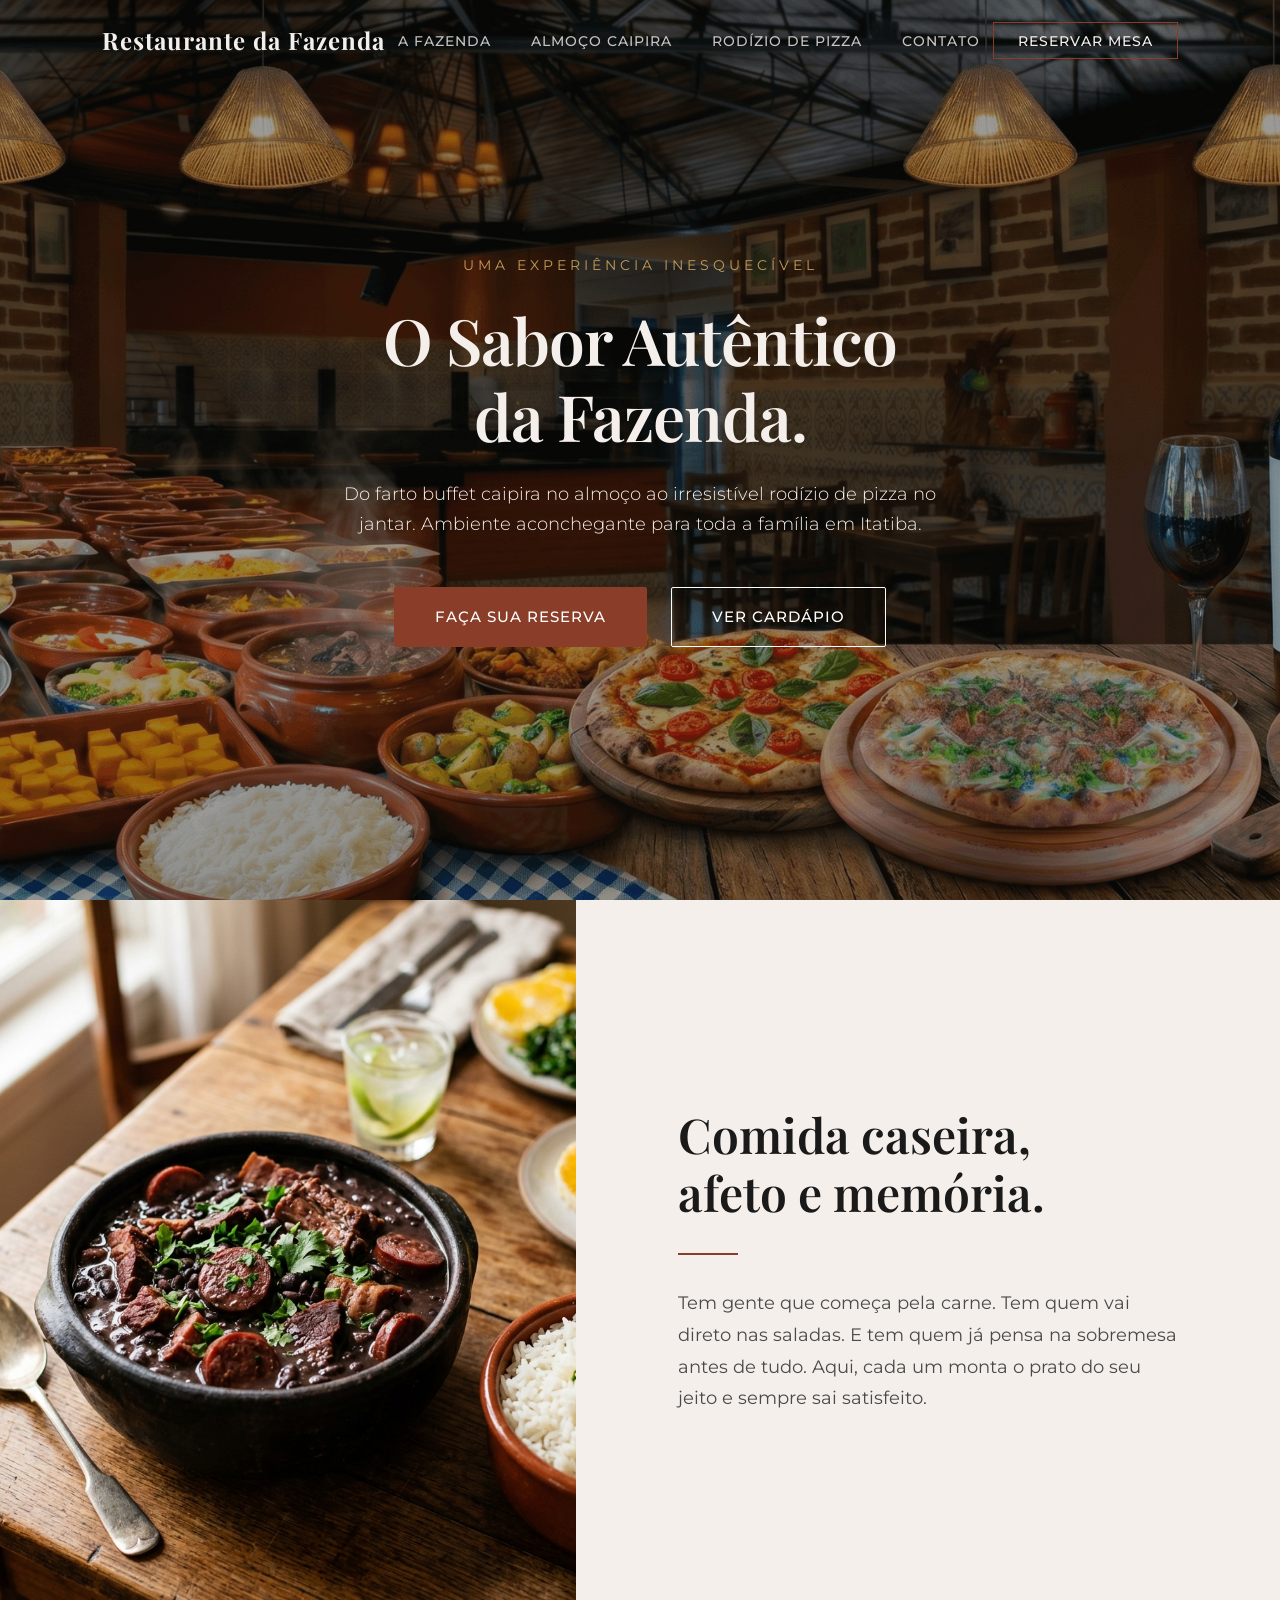
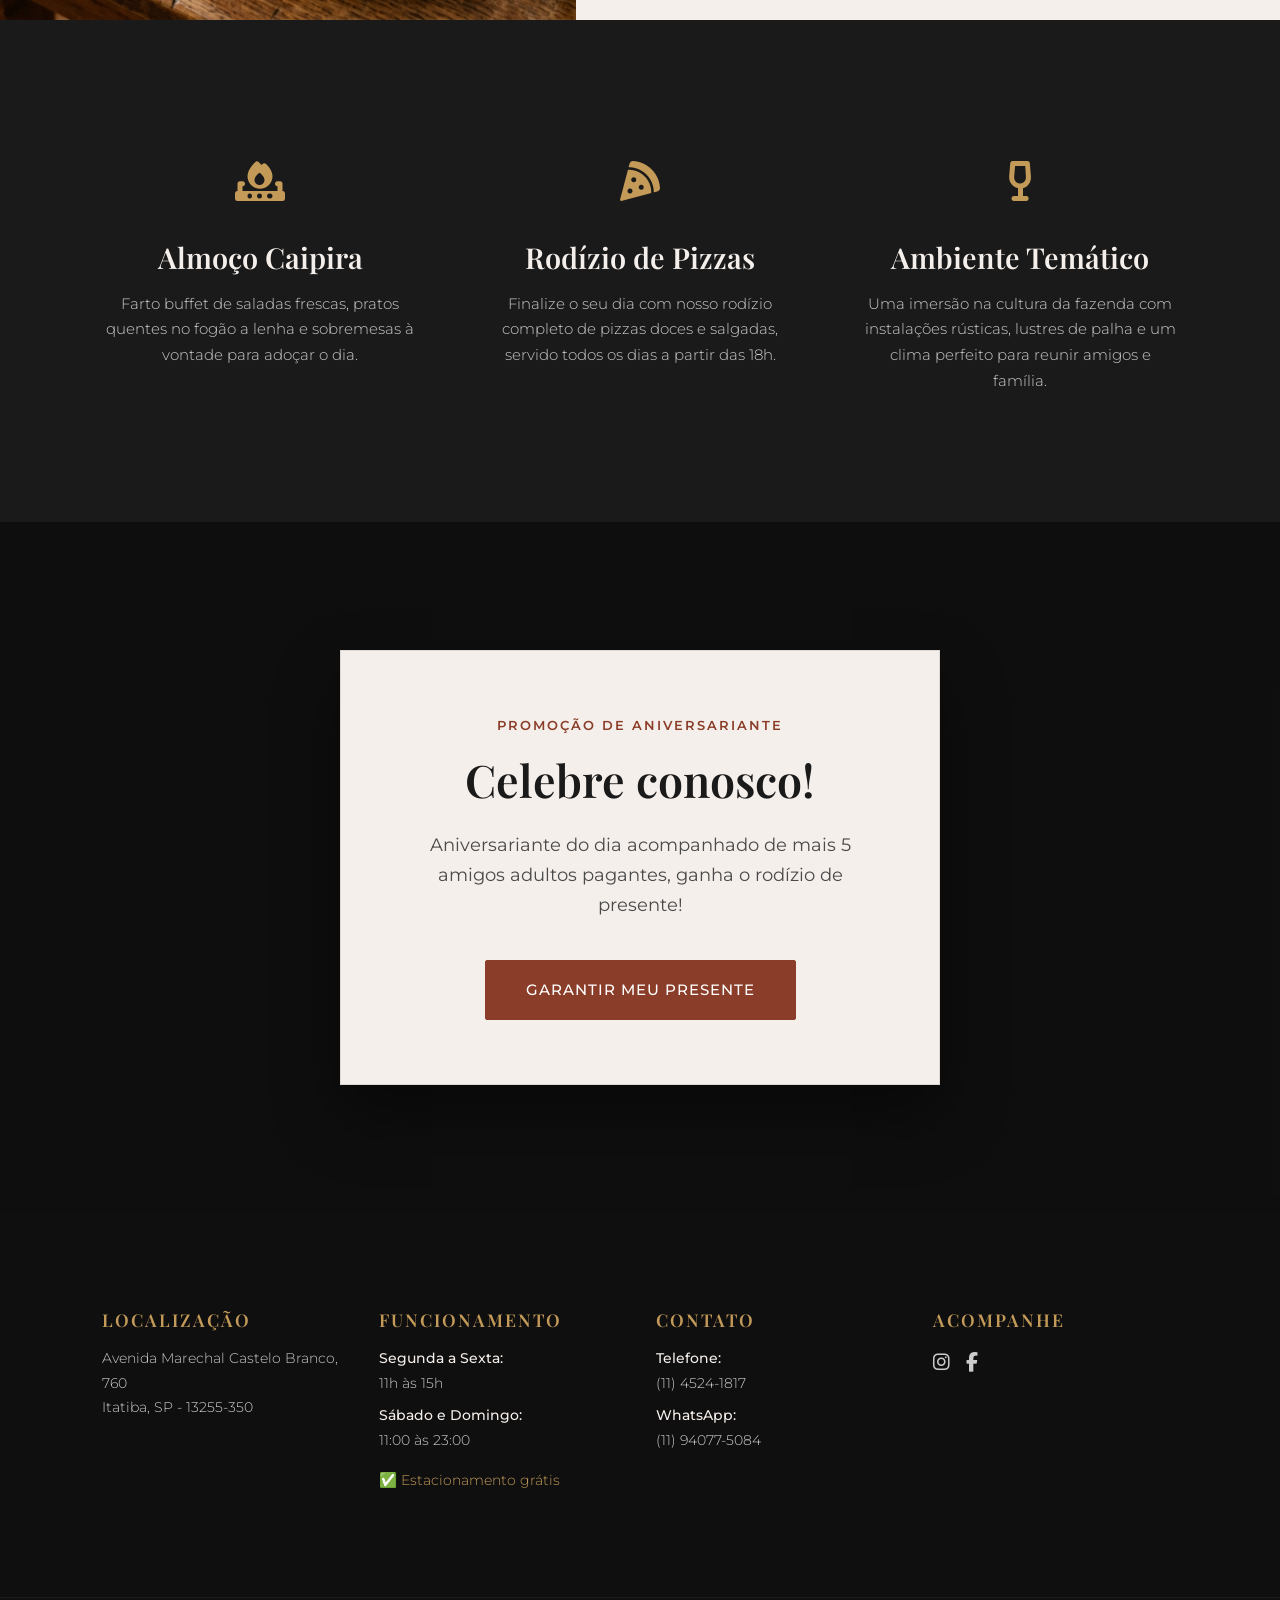
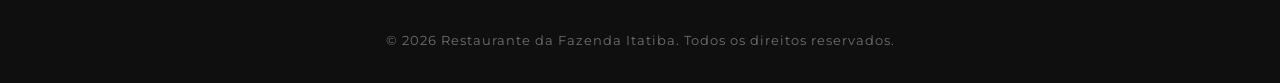
==== index.html @ 861eaffe "Initial commit: Landing page premium" ====
<!DOCTYPE html>
<html lang="pt-BR">
<head>
    <meta charset="UTF-8">
    <meta name="viewport" content="width=device-width, initial-scale=1.0">
    <title>Restaurante da Fazenda Itatiba - Premium</title>
    
    <!-- Google Fonts -->
    <link rel="preconnect" href="https://fonts.googleapis.com">
    <link rel="preconnect" href="https://fonts.gstatic.com" crossorigin>
    <link href="https://fonts.googleapis.com/css2?family=Montserrat:wght@300;400;500;600&family=Playfair+Display:ital,wght@0,400;0,600;0,700;1,400&display=swap" rel="stylesheet">
    
    <!-- Font Awesome for Icons -->
    <link rel="stylesheet" href="https://cdnjs.cloudflare.com/ajax/libs/font-awesome/6.4.0/css/all.min.css">
    
    <link rel="stylesheet" href="premium.css">
</head>
<body>

    <!-- 1. Header (Cabeçalho Fixo e Transparente) -->
    <header class="header-premium" id="mainHeader">
        <div class="container header-content">
            <div class="logo-container">
                <a href="#" class="logo-text">Restaurante da Fazenda</a>
            </div>
            <nav class="main-nav">
                <ul>
                    <li><a href="#essencia">A Fazenda</a></li>
                    <li><a href="#destaques">Almoço Caipira</a></li>
                    <li><a href="#destaques">Rodízio de Pizza</a></li>
                    <li><a href="#contato">Contato</a></li>
                </ul>
            </nav>
            <div class="header-action">
                <a href="https://wa.me/5511940775084" class="btn-cta-header" target="_blank">
                    Reservar Mesa
                </a>
            </div>
            <button class="mobile-menu-btn"><i class="fas fa-bars"></i></button>
        </div>
    </header>

    <!-- 2. Hero Section -->
    <section class="hero-premium">
        <div class="hero-overlay"></div>
        <div class="container hero-content fade-in-up">
            <span class="hero-subtitle">UMA EXPERIÊNCIA INESQUECÍVEL</span>
            <h1>O Sabor Autêntico<br>da Fazenda.</h1>
            <p>Do farto buffet caipira no almoço ao irresistível rodízio de pizza no jantar. Ambiente aconchegante para toda a família em Itatiba.</p>
            <div class="hero-buttons">
                <a href="https://wa.me/5511940775084" class="btn-solid" target="_blank">Faça sua Reserva</a>
                <a href="#destaques" class="btn-outline">Ver Cardápio</a>
            </div>
        </div>
    </section>

    <!-- 3. Seção "Nossa Essência" -->
    <section id="essencia" class="essence-section">
        <div class="essence-split">
            <div class="essence-image slide-in-left">
                <!-- Imagem de fogão a lenha/panelas de barro (usando lunch_feijoada.jpg como fallback) -->
                <div class="img-wrapper">
                    <img src="assets/lunch_feijoada.jpg" alt="Comida caseira no fogão a lenha" onerror="this.src='https://placehold.co/800x800/2a1f1a/d4c3b3?text=Comida+Caseira'">
                </div>
            </div>
            <div class="essence-text-container slide-in-right">
                <div class="essence-text">
                    <h2>Comida caseira,<br>afeto e memória.</h2>
                    <div class="separator-line"></div>
                    <p>Tem gente que começa pela carne. Tem quem vai direto nas saladas. E tem quem já pensa na sobremesa antes de tudo. Aqui, cada um monta o prato do seu jeito e sempre sai satisfeito.</p>
                </div>
            </div>
        </div>
    </section>

    <!-- 4. Grid de Destaques (Nossas Especialidades) -->
    <section id="destaques" class="highlights-section">
        <div class="container">
            <div class="highlights-grid">
                <div class="highlight-card fade-in-up delay-1">
                    <div class="highlight-icon"><i class="fas fa-fire-burner"></i></div>
                    <h3>Almoço Caipira</h3>
                    <p>Farto buffet de saladas frescas, pratos quentes no fogão a lenha e sobremesas à vontade para adoçar o dia.</p>
                </div>
                <div class="highlight-card fade-in-up delay-2">
                    <div class="highlight-icon"><i class="fas fa-pizza-slice"></i></div>
                    <h3>Rodízio de Pizzas</h3>
                    <p>Finalize o seu dia com nosso rodízio completo de pizzas doces e salgadas, servido todos os dias a partir das 18h.</p>
                </div>
                <div class="highlight-card fade-in-up delay-3">
                    <div class="highlight-icon"><i class="fas fa-wine-glass-empty"></i></div>
                    <h3>Ambiente Temático</h3>
                    <p>Uma imersão na cultura da fazenda com instalações rústicas, lustres de palha e um clima perfeito para reunir amigos e família.</p>
                </div>
            </div>
        </div>
    </section>

    <!-- 5. Banner de Promoção -->
    <section class="promo-banner">
        <div class="promo-overlay"></div>
        <div class="container promo-content scale-in">
            <div class="promo-card-premium">
                <span class="promo-tag">Promoção de Aniversariante</span>
                <h2>Celebre conosco!</h2>
                <p>Aniversariante do dia acompanhado de mais 5 amigos adultos pagantes, ganha o rodízio de presente!</p>
                <a href="https://wa.me/5511940775084" class="btn-solid btn-large" target="_blank">Garantir meu Presente</a>
            </div>
        </div>
    </section>

    <!-- 6. Seção de Informações e Contato -->
    <section id="contato" class="info-section">
        <div class="container info-grid">
            <div class="info-col slide-in-bottom delay-1">
                <h4>Localização</h4>
                <p>Avenida Marechal Castelo Branco, 760<br>Itatiba, SP - 13255-350</p>
            </div>
            <div class="info-col slide-in-bottom delay-2">
                <h4>Funcionamento</h4>
                <p><strong>Segunda a Sexta:</strong><br>11h às 15h</p>
                <p><strong>Sábado e Domingo:</strong><br>11:00 às 23:00</p>
                <p style="margin-top: 1rem; color: var(--color-gold);">✅ Estacionamento grátis</p>
            </div>
            <div class="info-col slide-in-bottom delay-3">
                <h4>Contato</h4>
                <p><strong>Telefone:</strong><br>(11) 4524-1817</p>
                <p><strong>WhatsApp:</strong><br><a href="https://wa.me/5511940775084" target="_blank" class="link-hover">(11) 94077-5084</a></p>
            </div>
            <div class="info-col slide-in-bottom delay-4">
                <h4>Acompanhe</h4>
                <div class="social-links-minimal">
                    <a href="https://www.instagram.com/restaurante.da.fazenda/" target="_blank" aria-label="Instagram"><i class="fab fa-instagram"></i></a>
                    <a href="#" target="_blank" aria-label="Facebook"><i class="fab fa-facebook-f"></i></a>
                </div>
            </div>
        </div>
    </section>

    <!-- 7. Footer (Rodapé Minimalista) -->
    <footer class="footer-premium">
        <div class="container">
            <p>&copy; 2026 Restaurante da Fazenda Itatiba. Todos os direitos reservados.</p>
        </div>
    </footer>

    <script src="premium.js"></script>
</body>
</html>
---- premium.css ----
/* =========================================
   CSS Reset & Premium Variables (Modern Rustic Dark)
   ========================================= */
:root {
    /* Color Palette */
    --color-charcoal: #1a1a1a;
    --color-black: #0f0f0f;
    --color-terracotta: #8A3D28;
    --color-terracotta-hover: #A54A32;
    --color-cream: #F5EFEB;
    --color-gold: #c39a58;
    --color-text-light: #cccccc;
    --color-white: #ffffff;
    
    /* Typography */
    --font-heading: 'Playfair Display', serif;
    --font-body: 'Montserrat', sans-serif;

    /* Spacing & Layout */
    --container-width: 1140px;
    --transition-fast: 0.3s ease;
    --transition-smooth: 0.5s cubic-bezier(0.25, 1, 0.5, 1);
}

* {
    margin: 0;
    padding: 0;
    box-sizing: border-box;
}

html {
    scroll-behavior: smooth;
    font-size: 16px;
}

body {
    font-family: var(--font-body);
    color: var(--color-text-light);
    background-color: var(--color-black);
    line-height: 1.7;
    overflow-x: hidden;
    -webkit-font-smoothing: antialiased;
}

a {
    text-decoration: none;
    color: inherit;
    transition: var(--transition-fast);
}

ul {
    list-style: none;
}

.container {
    max-width: var(--container-width);
    margin: 0 auto;
    padding: 0 2rem;
}

/* =========================================
   Typography
   ========================================= */
h1, h2, h3, h4 {
    font-family: var(--font-heading);
    font-weight: 600;
    line-height: 1.2;
    color: var(--color-cream);
}

h1 {
    font-size: 4rem;
    margin-bottom: 1.5rem;
    letter-spacing: -1px;
}

h2 {
    font-size: 2.8rem;
    margin-bottom: 1.5rem;
}

h3 {
    font-size: 1.8rem;
    margin-bottom: 1rem;
    color: var(--color-cream);
}

h4 {
    font-size: 1.1rem;
    letter-spacing: 2px;
    text-transform: uppercase;
    color: var(--color-gold);
    margin-bottom: 1rem;
}

/* =========================================
   Buttons
   ========================================= */
.btn-solid, .btn-outline {
    display: inline-block;
    padding: 1rem 2.5rem;
    font-family: var(--font-body);
    font-weight: 500;
    font-size: 0.95rem;
    text-transform: uppercase;
    letter-spacing: 1px;
    border-radius: 2px;
    cursor: pointer;
    transition: var(--transition-fast);
}

.btn-solid {
    background-color: var(--color-terracotta);
    color: var(--color-white);
    border: 1px solid var(--color-terracotta);
}

.btn-solid:hover {
    background-color: transparent;
    color: var(--color-terracotta);
}

.btn-outline {
    background-color: transparent;
    color: var(--color-white);
    border: 1px solid var(--color-white);
}

.btn-outline:hover {
    background-color: var(--color-white);
    color: var(--color-black);
}

.btn-cta-header {
    background-color: transparent;
    color: var(--color-cream);
    border: 1px solid var(--color-terracotta);
    padding: 0.6rem 1.5rem;
    font-size: 0.85rem;
    font-weight: 500;
    text-transform: uppercase;
    letter-spacing: 1px;
    transition: var(--transition-fast);
}

.btn-cta-header:hover {
    background-color: var(--color-terracotta);
    color: var(--color-white);
}

/* =========================================
   1. Header Section
   ========================================= */
.header-premium {
    position: fixed;
    top: 0;
    left: 0;
    width: 100%;
    z-index: 1000;
    background-color: transparent;
    transition: background-color 0.4s ease, padding 0.4s ease;
    padding: 20px 0;
}

.header-premium.scrolled {
    background-color: rgba(26, 26, 26, 0.98); /* Charcoal with opacity */
    padding: 10px 0;
    box-shadow: 0 4px 20px rgba(0,0,0,0.5);
    border-bottom: 1px solid rgba(255,255,255,0.05);
}

.header-content {
    display: flex;
    justify-content: space-between;
    align-items: center;
}

.logo-text {
    font-family: var(--font-heading);
    font-size: 1.5rem;
    font-weight: 700;
    color: var(--color-cream);
    letter-spacing: 1px;
}

.main-nav ul {
    display: flex;
    gap: 2.5rem;
}

.main-nav a {
    color: var(--color-cream);
    font-size: 0.85rem;
    font-weight: 500;
    text-transform: uppercase;
    letter-spacing: 1px;
    position: relative;
    opacity: 0.8;
}

.main-nav a:hover {
    opacity: 1;
}

.main-nav a::after {
    content: '';
    position: absolute;
    bottom: -5px;
    left: 0;
    width: 0;
    height: 1px;
    background-color: var(--color-gold);
    transition: var(--transition-smooth);
}

.main-nav a:hover::after {
    width: 100%;
}

.mobile-menu-btn {
    display: none;
    background: none;
    border: none;
    color: var(--color-cream);
    font-size: 1.5rem;
    cursor: pointer;
}

/* =========================================
   2. Hero Section
   ========================================= */
.hero-premium {
    height: 100vh;
    min-height: 700px;
    background-image: url('assets/fazenda.jpg'); /* Background full */
    background-size: cover;
    background-position: center;
    background-attachment: fixed;
    position: relative;
    display: flex;
    align-items: center;
    justify-content: center;
    text-align: center;
}

.hero-overlay {
    position: absolute;
    top: 0;
    left: 0;
    width: 100%;
    height: 100%;
    background-color: rgba(15, 15, 15, 0.4); /* 40% overlay */
    z-index: 1;
}

.hero-content {
    position: relative;
    z-index: 2;
    max-width: 800px;
}

.hero-subtitle {
    display: block;
    font-size: 0.9rem;
    letter-spacing: 4px;
    text-transform: uppercase;
    color: var(--color-gold);
    margin-bottom: 1.5rem;
}

.hero-content p {
    font-size: 1.1rem;
    color: var(--color-cream);
    margin-bottom: 3rem;
    max-width: 600px;
    margin-left: auto;
    margin-right: auto;
    font-weight: 300;
}

.hero-buttons {
    display: flex;
    gap: 1.5rem;
    justify-content: center;
}

/* =========================================
   3. Nossa Essência Section
   ========================================= */
.essence-section {
    background-color: var(--color-cream);
    color: var(--color-charcoal);
}

.essence-split {
    display: flex;
    align-items: stretch;
    min-height: 80vh;
}

.essence-image, .essence-text-container {
    flex: 1;
}

.essence-image {
    position: relative;
    overflow: hidden;
}

.img-wrapper {
    position: absolute;
    top: 0;
    left: 0;
    width: 100%;
    height: 100%;
}

.img-wrapper img {
    width: 100%;
    height: 100%;
    object-fit: cover;
}

.essence-text-container {
    display: flex;
    align-items: center;
    justify-content: center;
    padding: 6rem 4rem;
}

.essence-text {
    max-width: 500px;
}

.essence-text h2 {
    color: var(--color-charcoal);
    font-size: 3rem;
}

.separator-line {
    width: 60px;
    height: 2px;
    background-color: var(--color-terracotta);
    margin: 2rem 0;
}

.essence-text p {
    font-size: 1.1rem;
    color: #4a4a4a;
    line-height: 1.8;
}

/* =========================================
   4. Grid de Destaques
   ========================================= */
.highlights-section {
    padding: 8rem 0;
    background-color: var(--color-charcoal);
}

.highlights-grid {
    display: grid;
    grid-template-columns: repeat(3, 1fr);
    gap: 4rem;
}

.highlight-card {
    text-align: center;
}

.highlight-icon {
    font-size: 2.5rem;
    color: var(--color-gold);
    margin-bottom: 1.5rem;
}

.highlight-card p {
    font-size: 0.95rem;
    color: var(--color-text-light);
    font-weight: 300;
}

/* =========================================
   5. Banner de Promoção
   ========================================= */
.promo-banner {
    padding: 8rem 0;
    background-image: url('assets/hero_background.jpg'); /* fallback if needed */
    background-size: cover;
    background-position: center;
    background-attachment: fixed;
    position: relative;
    display: flex;
    align-items: center;
    justify-content: center;
}

.promo-overlay {
    position: absolute;
    top: 0;
    left: 0;
    width: 100%;
    height: 100%;
    background-color: rgba(15, 15, 15, 0.7);
    z-index: 1;
}

.promo-content {
    position: relative;
    z-index: 2;
    width: 100%;
    display: flex;
    justify-content: center;
}

.promo-card-premium {
    background-color: var(--color-cream);
    padding: 4rem;
    text-align: center;
    max-width: 600px;
    border: 1px solid rgba(0,0,0,0.1);
    box-shadow: 0 30px 60px rgba(0,0,0,0.4);
}

.promo-tag {
    display: block;
    font-family: var(--font-body);
    font-size: 0.8rem;
    letter-spacing: 2px;
    text-transform: uppercase;
    color: var(--color-terracotta);
    margin-bottom: 1rem;
    font-weight: 600;
}

.promo-card-premium h2 {
    color: var(--color-charcoal);
}

.promo-card-premium p {
    color: #4a4a4a;
    margin-bottom: 2.5rem;
    font-size: 1.1rem;
}

/* =========================================
   6. Informações e Contato
   ========================================= */
.info-section {
    background-color: var(--color-black);
    padding: 6rem 0;
    border-bottom: 1px solid rgba(255,255,255,0.05);
}

.info-grid {
    display: grid;
    grid-template-columns: repeat(4, 1fr);
    gap: 2rem;
}

.info-col p {
    font-size: 0.9rem;
    color: var(--color-text-light);
    margin-bottom: 0.5rem;
    font-weight: 300;
}

.info-col strong {
    color: var(--color-cream);
    font-weight: 500;
}

.link-hover:hover {
    color: var(--color-gold);
}

.social-links-minimal {
    display: flex;
    gap: 1rem;
}

.social-links-minimal a {
    color: var(--color-text-light);
    font-size: 1.2rem;
}

.social-links-minimal a:hover {
    color: var(--color-gold);
}

/* =========================================
   7. Footer Minimalista
   ========================================= */
.footer-premium {
    background-color: var(--color-black);
    padding: 2rem 0;
    text-align: center;
}

.footer-premium p {
    font-size: 0.8rem;
    color: rgba(255,255,255,0.4);
    letter-spacing: 1px;
}

/* =========================================
   Animations
   ========================================= */
.fade-in-up {
    opacity: 0;
    transform: translateY(30px);
    transition: opacity 1s ease, transform 1s ease;
}

.slide-in-left {
    opacity: 0;
    transform: translateX(-50px);
    transition: opacity 1s ease, transform 1s ease;
}

.slide-in-right {
    opacity: 0;
    transform: translateX(50px);
    transition: opacity 1s ease, transform 1s ease;
}

.slide-in-bottom {
    opacity: 0;
    transform: translateY(40px);
    transition: opacity 0.8s ease, transform 0.8s ease;
}

.scale-in {
    opacity: 0;
    transform: scale(0.95);
    transition: opacity 1s ease, transform 1s ease;
}

.delay-1 { transition-delay: 0.2s; }
.delay-2 { transition-delay: 0.4s; }
.delay-3 { transition-delay: 0.6s; }
.delay-4 { transition-delay: 0.8s; }

.is-visible {
    opacity: 1;
    transform: translate(0) scale(1);
}

/* =========================================
   Responsive Design
   ========================================= */
@media (max-width: 992px) {
    .essence-split {
        flex-direction: column;
    }
    
    .essence-image {
        min-height: 400px;
    }

    .highlights-grid {
        grid-template-columns: 1fr;
        gap: 3rem;
    }

    .info-grid {
        grid-template-columns: repeat(2, 1fr);
        gap: 3rem;
    }
}

@media (max-width: 768px) {
    h1 { font-size: 2.8rem; }
    h2 { font-size: 2.2rem; }

    .main-nav ul, .header-action {
        display: none;
    }

    .mobile-menu-btn {
        display: block;
    }

    .hero-buttons {
        flex-direction: column;
        gap: 1rem;
    }

    .essence-text-container {
        padding: 4rem 2rem;
    }

    .info-grid {
        grid-template-columns: 1fr;
    }
    
    .promo-card-premium {
        padding: 3rem 1.5rem;
    }
}
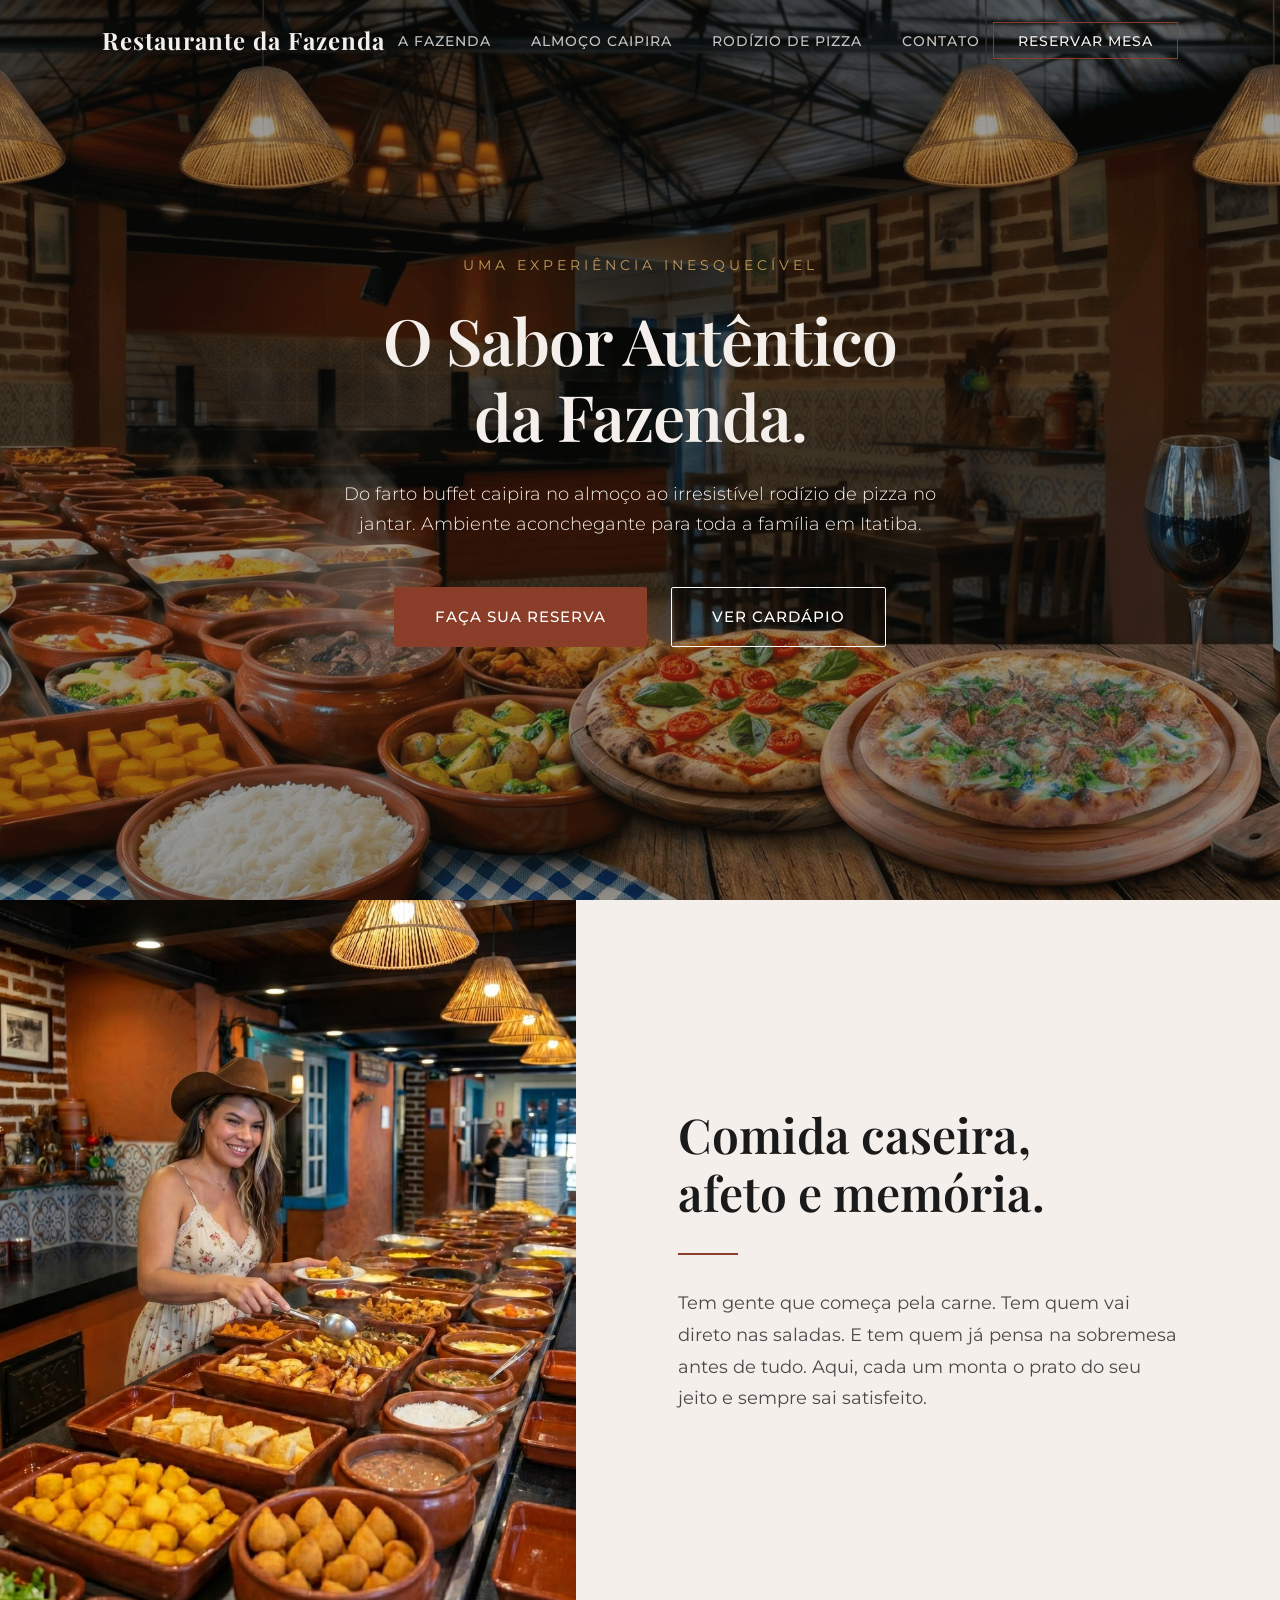
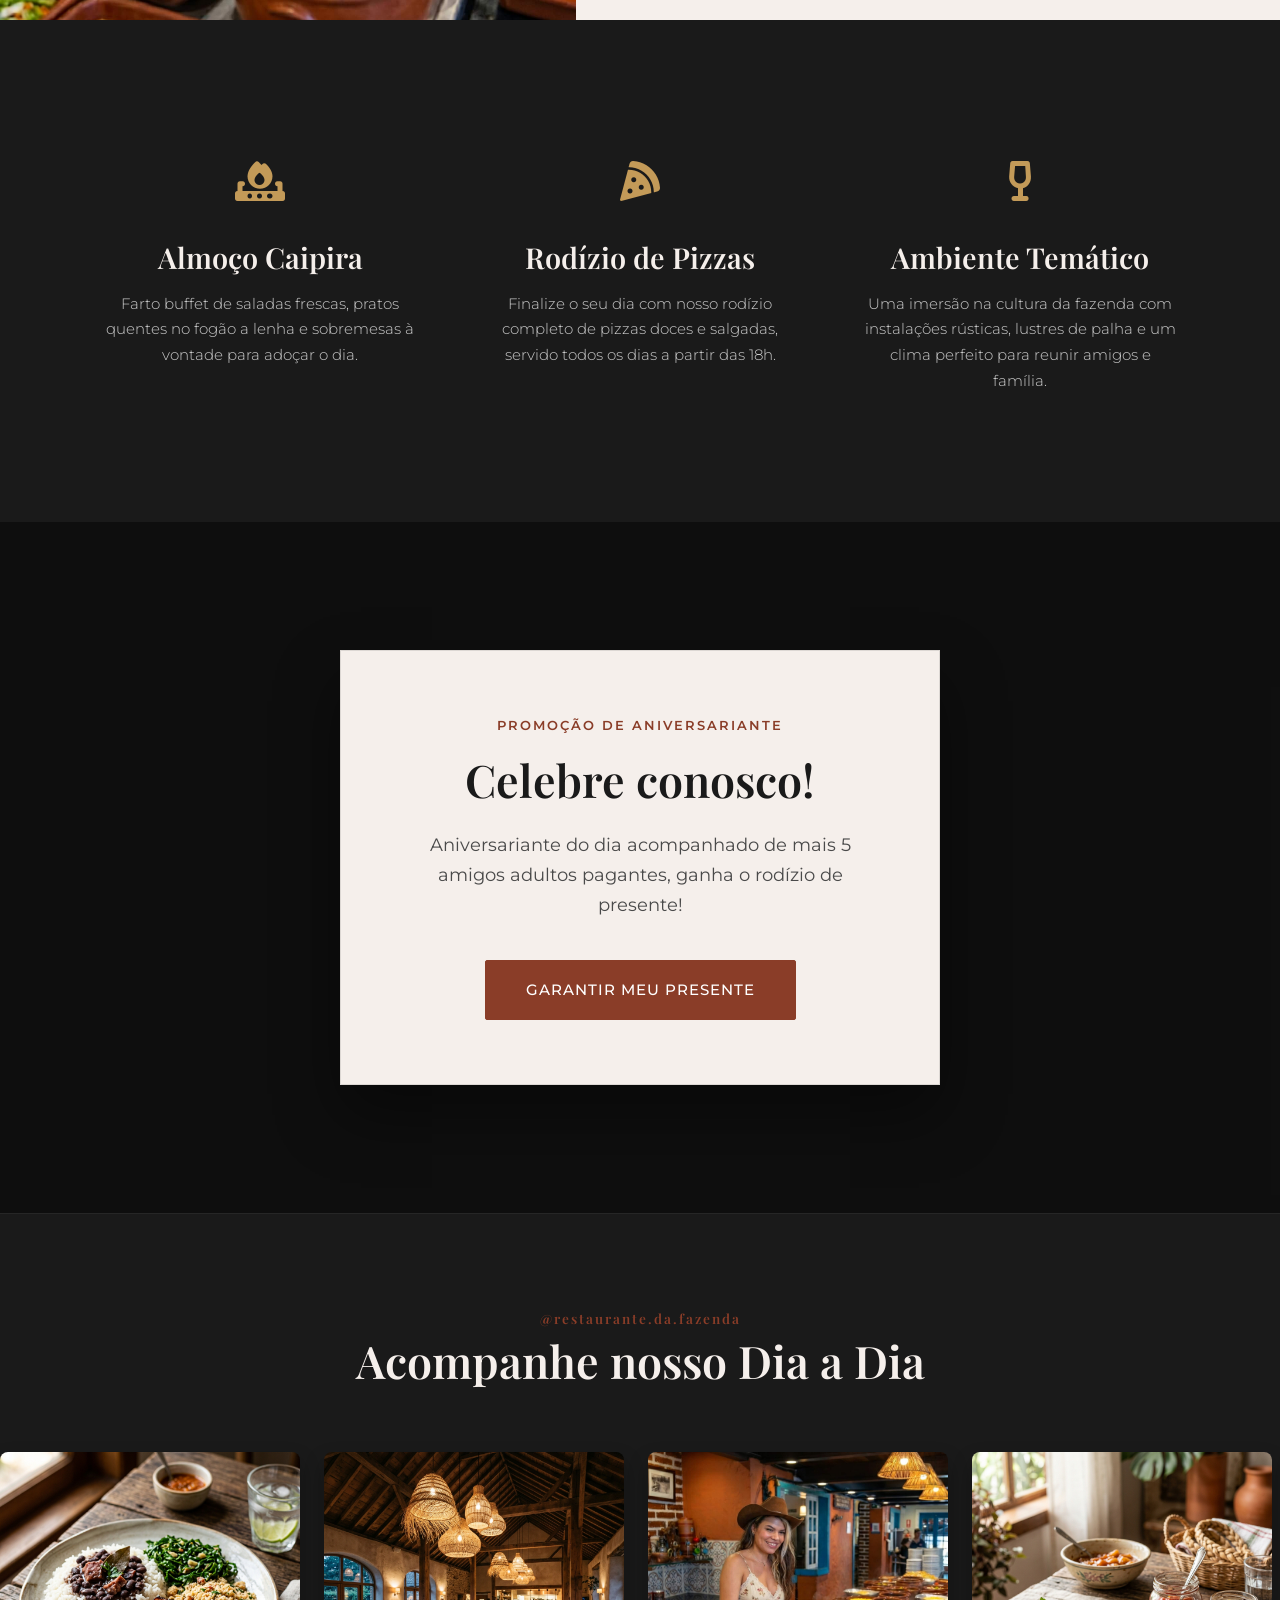
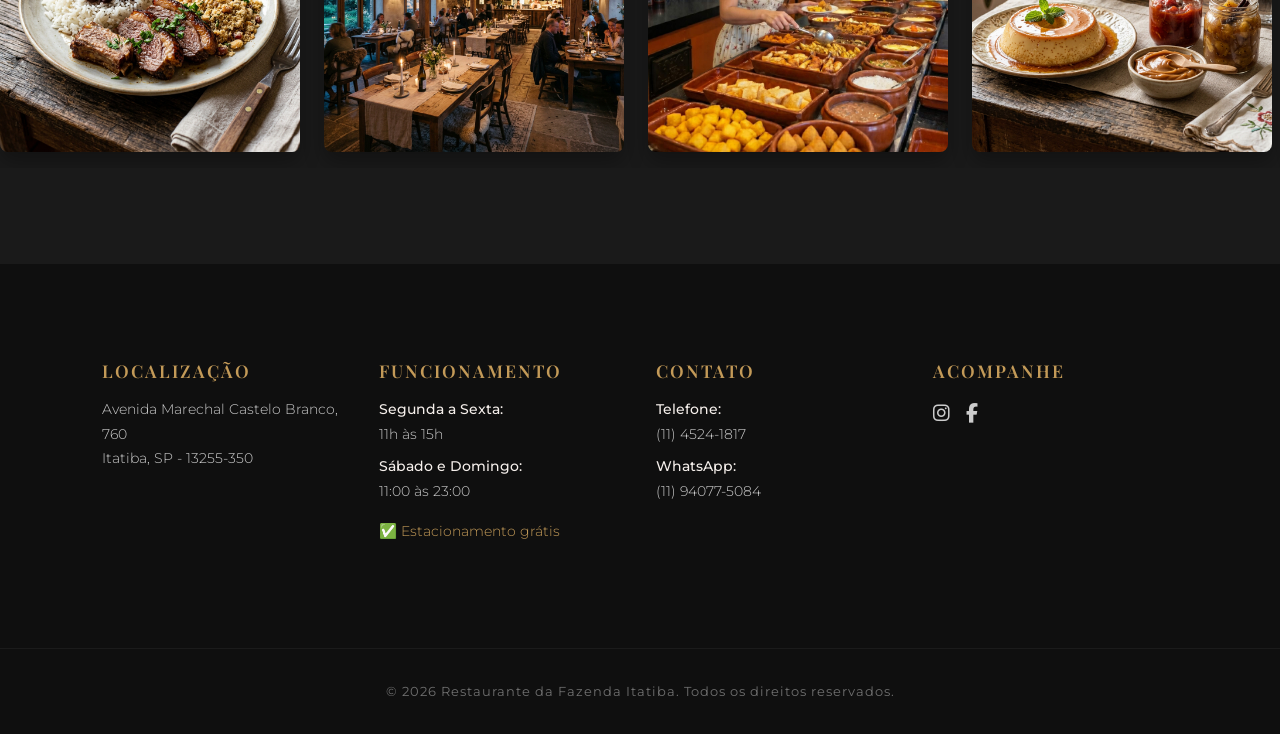
==== commit 66dc2bc1: "Add Instagram carousel section" ====
--- a/index.html
+++ b/index.html
@@ -109,6 +109,48 @@
         </div>
     </section>
 
+    <!-- Instagram Carousel -->
+    <section class="instagram-section">
+        <div class="container text-center">
+            <h4 class="insta-subtitle">@restaurante.da.fazenda</h4>
+            <h2>Acompanhe nosso Dia a Dia</h2>
+        </div>
+        <div class="insta-carousel-container fade-in-up">
+            <div class="insta-carousel">
+                <!-- Imagens duplicadas para criar o loop infinito -->
+                <a href="https://www.instagram.com/restaurante.da.fazenda/" target="_blank" class="insta-item">
+                    <img src="assets/lunch_dish.jpg" alt="Instagram Post">
+                    <div class="insta-overlay"><i class="fab fa-instagram"></i></div>
+                </a>
+                <a href="https://www.instagram.com/restaurante.da.fazenda/" target="_blank" class="insta-item">
+                    <img src="assets/dinner_ambience.jpg" alt="Instagram Post">
+                    <div class="insta-overlay"><i class="fab fa-instagram"></i></div>
+                </a>
+                <a href="https://www.instagram.com/restaurante.da.fazenda/" target="_blank" class="insta-item">
+                    <img src="assets/lunch_feijoada.jpg" alt="Instagram Post">
+                    <div class="insta-overlay"><i class="fab fa-instagram"></i></div>
+                </a>
+                <a href="https://www.instagram.com/restaurante.da.fazenda/" target="_blank" class="insta-item">
+                    <img src="assets/lunch_desserts.jpg" alt="Instagram Post">
+                    <div class="insta-overlay"><i class="fab fa-instagram"></i></div>
+                </a>
+                <a href="https://www.instagram.com/restaurante.da.fazenda/" target="_blank" class="insta-item">
+                    <img src="assets/lunch_composition.jpg" alt="Instagram Post">
+                    <div class="insta-overlay"><i class="fab fa-instagram"></i></div>
+                </a>
+                <!-- Clones para o loop suave -->
+                <a href="https://www.instagram.com/restaurante.da.fazenda/" target="_blank" class="insta-item">
+                    <img src="assets/lunch_dish.jpg" alt="Instagram Post">
+                    <div class="insta-overlay"><i class="fab fa-instagram"></i></div>
+                </a>
+                <a href="https://www.instagram.com/restaurante.da.fazenda/" target="_blank" class="insta-item">
+                    <img src="assets/dinner_ambience.jpg" alt="Instagram Post">
+                    <div class="insta-overlay"><i class="fab fa-instagram"></i></div>
+                </a>
+            </div>
+        </div>
+    </section>
+
     <!-- 6. Seção de Informações e Contato -->
     <section id="contato" class="info-section">
         <div class="container info-grid">
--- a/premium.css
+++ b/premium.css
@@ -504,6 +504,105 @@
 }
 
 /* =========================================
+   Instagram Carousel
+   ========================================= */
+.instagram-section {
+    background-color: var(--color-charcoal);
+    padding: 6rem 0;
+    border-top: 1px solid rgba(255,255,255,0.05);
+    overflow: hidden;
+}
+
+.text-center {
+    text-align: center;
+    margin-bottom: 3rem;
+}
+
+.insta-subtitle {
+    display: block;
+    font-size: 0.85rem;
+    letter-spacing: 2px;
+    text-transform: lowercase;
+    color: var(--color-terracotta);
+    margin-bottom: 0.5rem;
+}
+
+.insta-carousel-container {
+    width: 100%;
+    overflow: hidden;
+    position: relative;
+    padding: 1rem 0;
+}
+
+.insta-carousel {
+    display: flex;
+    gap: 1.5rem;
+    width: max-content;
+    animation: scrollCarousel 25s linear infinite;
+}
+
+.insta-carousel:hover {
+    animation-play-state: paused;
+}
+
+.insta-item {
+    position: relative;
+    width: 300px;
+    height: 300px;
+    flex-shrink: 0;
+    border-radius: 8px;
+    overflow: hidden;
+    box-shadow: 0 10px 20px rgba(0,0,0,0.3);
+}
+
+.insta-item img {
+    width: 100%;
+    height: 100%;
+    object-fit: cover;
+    transition: transform 0.5s ease;
+}
+
+.insta-overlay {
+    position: absolute;
+    top: 0;
+    left: 0;
+    width: 100%;
+    height: 100%;
+    background-color: rgba(138, 61, 40, 0.6); /* Terracota overlay */
+    display: flex;
+    justify-content: center;
+    align-items: center;
+    opacity: 0;
+    transition: opacity 0.3s ease;
+    color: var(--color-white);
+    font-size: 3rem;
+}
+
+.insta-item:hover img {
+    transform: scale(1.1);
+}
+
+.insta-item:hover .insta-overlay {
+    opacity: 1;
+}
+
+@keyframes scrollCarousel {
+    0% { transform: translateX(0); }
+    100% { transform: translateX(calc(-300px * 5 - 1.5rem * 5)); }
+}
+
+@media (max-width: 768px) {
+    .insta-item {
+        width: 250px;
+        height: 250px;
+    }
+    @keyframes scrollCarousel {
+        0% { transform: translateX(0); }
+        100% { transform: translateX(calc(-250px * 5 - 1.5rem * 5)); }
+    }
+}
+
+/* =========================================
    Animations
    ========================================= */
 .fade-in-up {
@@ -570,6 +669,11 @@
 }
 
 @media (max-width: 768px) {
+    .hero-premium {
+        background-attachment: scroll; /* Corrige bug de zoom no iOS e navegadores mobile */
+        background-position: center right; /* Foca melhor na área da comida/pizza */
+    }
+
     h1 { font-size: 2.8rem; }
     h2 { font-size: 2.2rem; }
 
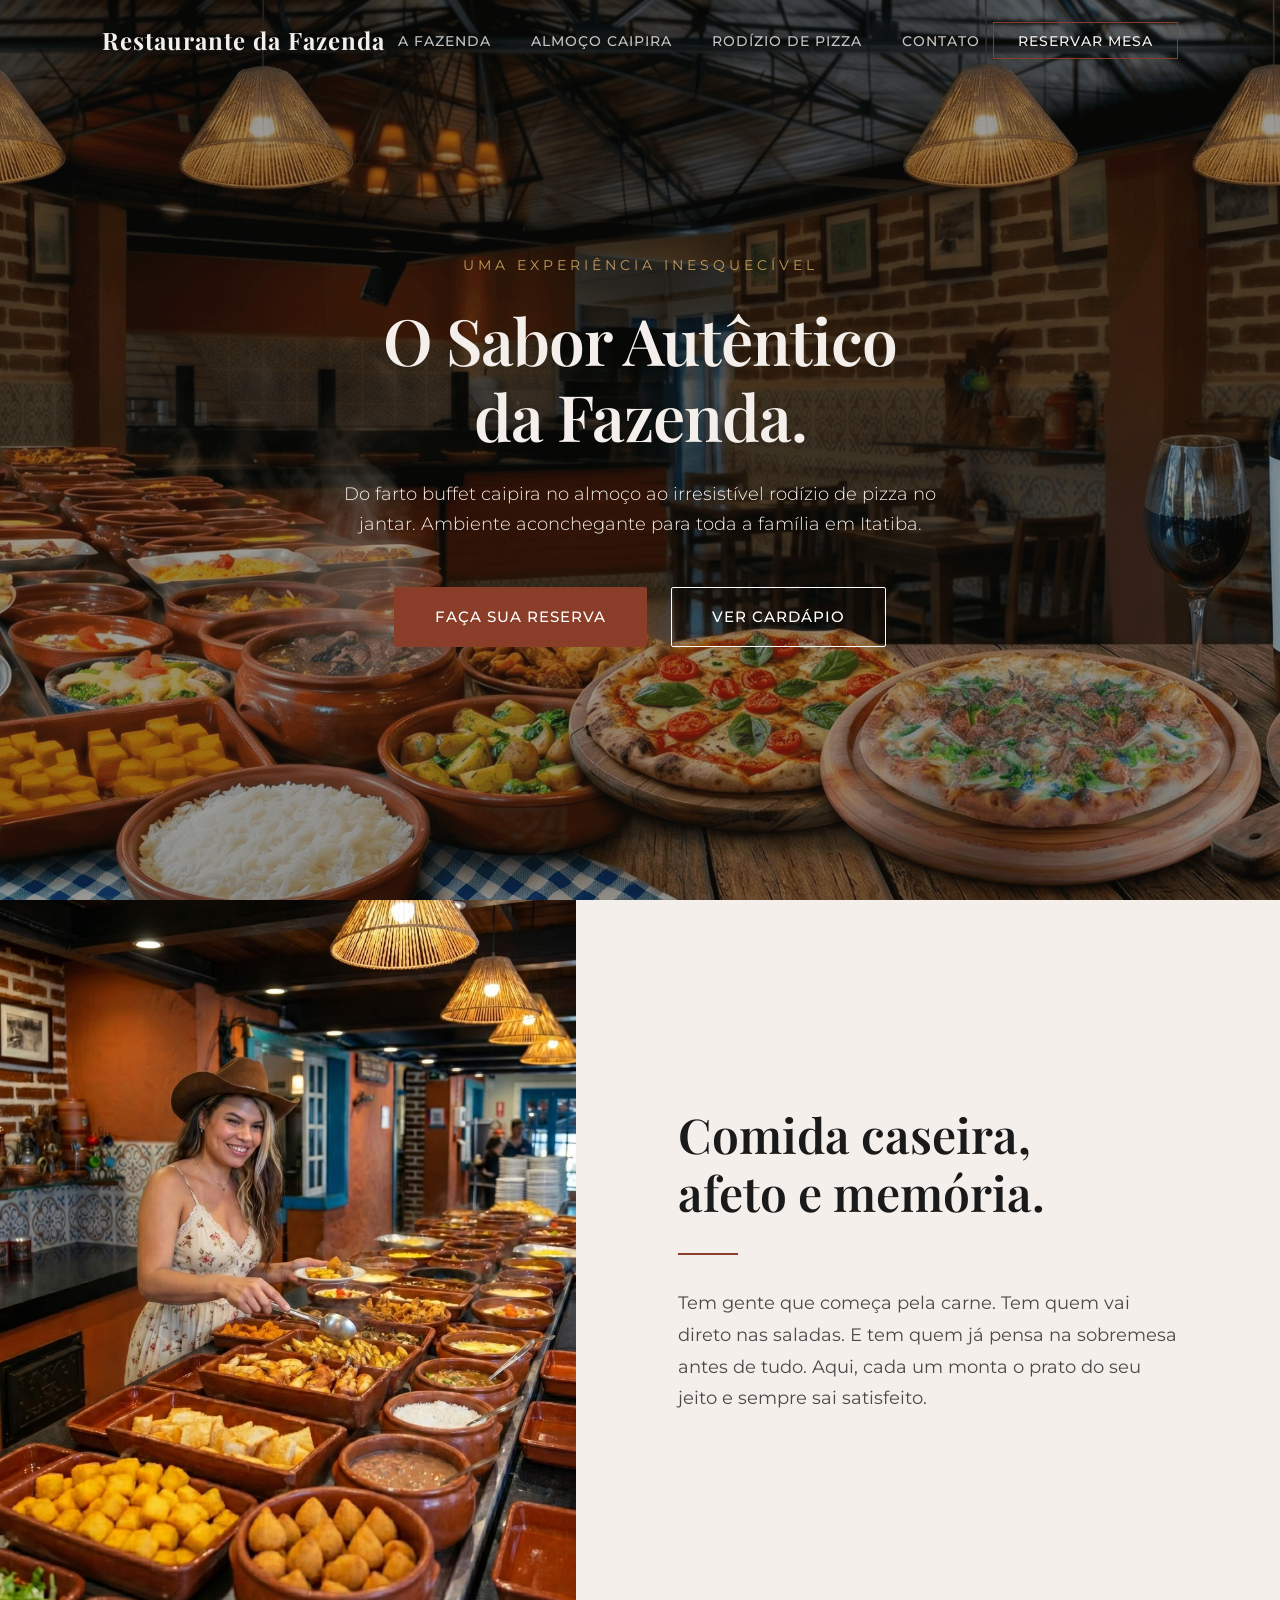
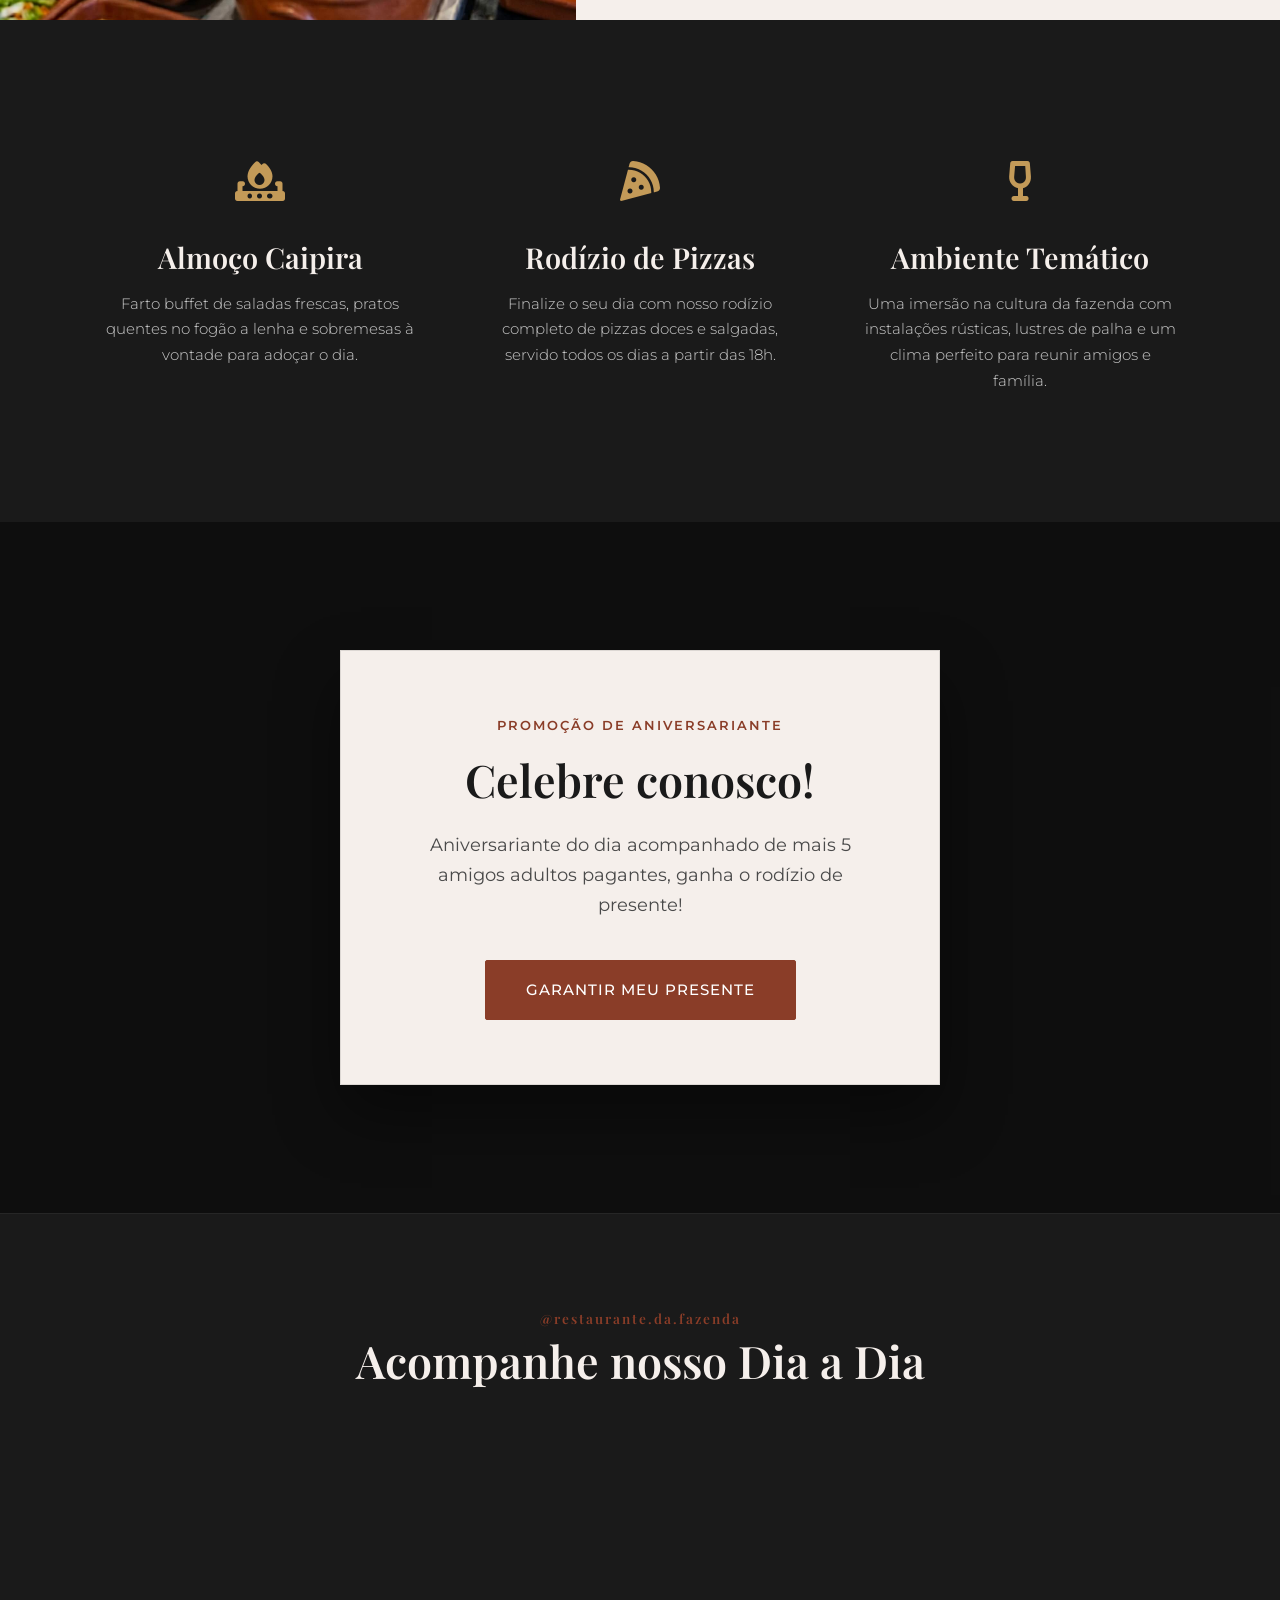
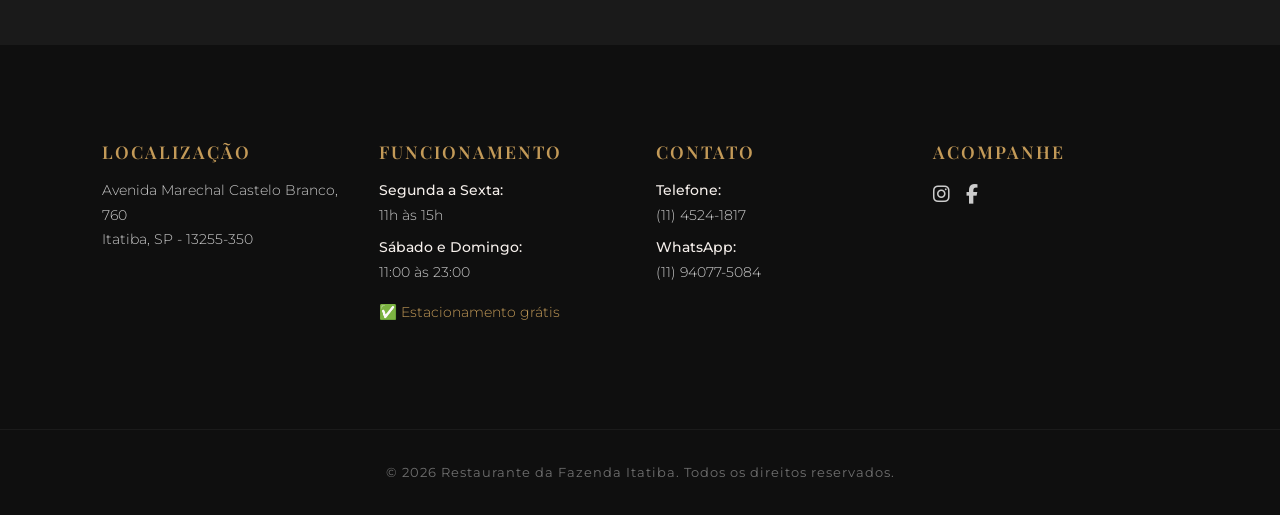
==== commit 7cb55681: "Embed official Instagram posts and video" ====
--- a/index.html
+++ b/index.html
@@ -109,46 +109,41 @@
         </div>
     </section>
 
-    <!-- Instagram Carousel -->
+    <!-- Instagram Section -->
     <section class="instagram-section">
         <div class="container text-center">
             <h4 class="insta-subtitle">@restaurante.da.fazenda</h4>
             <h2>Acompanhe nosso Dia a Dia</h2>
-        </div>
-        <div class="insta-carousel-container fade-in-up">
-            <div class="insta-carousel">
-                <!-- Imagens duplicadas para criar o loop infinito -->
-                <a href="https://www.instagram.com/restaurante.da.fazenda/" target="_blank" class="insta-item">
-                    <img src="assets/lunch_dish.jpg" alt="Instagram Post">
-                    <div class="insta-overlay"><i class="fab fa-instagram"></i></div>
-                </a>
-                <a href="https://www.instagram.com/restaurante.da.fazenda/" target="_blank" class="insta-item">
-                    <img src="assets/dinner_ambience.jpg" alt="Instagram Post">
-                    <div class="insta-overlay"><i class="fab fa-instagram"></i></div>
-                </a>
-                <a href="https://www.instagram.com/restaurante.da.fazenda/" target="_blank" class="insta-item">
-                    <img src="assets/lunch_feijoada.jpg" alt="Instagram Post">
-                    <div class="insta-overlay"><i class="fab fa-instagram"></i></div>
-                </a>
-                <a href="https://www.instagram.com/restaurante.da.fazenda/" target="_blank" class="insta-item">
-                    <img src="assets/lunch_desserts.jpg" alt="Instagram Post">
-                    <div class="insta-overlay"><i class="fab fa-instagram"></i></div>
-                </a>
-                <a href="https://www.instagram.com/restaurante.da.fazenda/" target="_blank" class="insta-item">
-                    <img src="assets/lunch_composition.jpg" alt="Instagram Post">
-                    <div class="insta-overlay"><i class="fab fa-instagram"></i></div>
-                </a>
-                <!-- Clones para o loop suave -->
-                <a href="https://www.instagram.com/restaurante.da.fazenda/" target="_blank" class="insta-item">
-                    <img src="assets/lunch_dish.jpg" alt="Instagram Post">
-                    <div class="insta-overlay"><i class="fab fa-instagram"></i></div>
-                </a>
-                <a href="https://www.instagram.com/restaurante.da.fazenda/" target="_blank" class="insta-item">
-                    <img src="assets/dinner_ambience.jpg" alt="Instagram Post">
-                    <div class="insta-overlay"><i class="fab fa-instagram"></i></div>
-                </a>
+            
+            <!-- Video Feature -->
+            <div class="insta-video-feature fade-in-up" style="margin-top: 3rem;">
+                <blockquote class="instagram-media" data-instgrm-permalink="https://www.instagram.com/p/DZaOca6FCit/" data-instgrm-version="14" style=" background:#FFF; border:0; border-radius:8px; box-shadow:0 10px 20px rgba(0,0,0,0.3); margin: 0 auto; max-width:400px; min-width:326px; padding:0; width:100%;"></blockquote>
             </div>
         </div>
+
+        <div class="insta-carousel-container fade-in-up">
+            <div class="insta-carousel-scroll">
+                <div class="insta-embed-item">
+                    <blockquote class="instagram-media" data-instgrm-permalink="https://www.instagram.com/p/DZSRyN_jP9d/" data-instgrm-version="14" style=" background:#FFF; border:0; border-radius:8px; box-shadow:0 4px 10px rgba(0,0,0,0.2); margin: 1px; width:100%;"></blockquote>
+                </div>
+                <div class="insta-embed-item">
+                    <blockquote class="instagram-media" data-instgrm-permalink="https://www.instagram.com/p/DZRkjy7uk3j/" data-instgrm-version="14" style=" background:#FFF; border:0; border-radius:8px; box-shadow:0 4px 10px rgba(0,0,0,0.2); margin: 1px; width:100%;"></blockquote>
+                </div>
+                <div class="insta-embed-item">
+                    <blockquote class="instagram-media" data-instgrm-permalink="https://www.instagram.com/p/DZKjU1BAeR2/" data-instgrm-version="14" style=" background:#FFF; border:0; border-radius:8px; box-shadow:0 4px 10px rgba(0,0,0,0.2); margin: 1px; width:100%;"></blockquote>
+                </div>
+                <div class="insta-embed-item">
+                    <blockquote class="instagram-media" data-instgrm-permalink="https://www.instagram.com/p/DZC6XCDD9CU/" data-instgrm-version="14" style=" background:#FFF; border:0; border-radius:8px; box-shadow:0 4px 10px rgba(0,0,0,0.2); margin: 1px; width:100%;"></blockquote>
+                </div>
+                <div class="insta-embed-item">
+                    <blockquote class="instagram-media" data-instgrm-permalink="https://www.instagram.com/p/DY4hvxvD-y8/" data-instgrm-version="14" style=" background:#FFF; border:0; border-radius:8px; box-shadow:0 4px 10px rgba(0,0,0,0.2); margin: 1px; width:100%;"></blockquote>
+                </div>
+                <div class="insta-embed-item">
+                    <blockquote class="instagram-media" data-instgrm-permalink="https://www.instagram.com/p/DYxcjoPjC11/" data-instgrm-version="14" style=" background:#FFF; border:0; border-radius:8px; box-shadow:0 4px 10px rgba(0,0,0,0.2); margin: 1px; width:100%;"></blockquote>
+                </div>
+            </div>
+        </div>
+        <script async src="https://www.instagram.com/embed.js"></script>
     </section>
 
     <!-- 6. Seção de Informações e Contato -->
--- a/premium.css
+++ b/premium.css
@@ -527,78 +527,49 @@
     margin-bottom: 0.5rem;
 }
 
+.insta-video-feature {
+    display: flex;
+    justify-content: center;
+    margin-bottom: 3rem;
+}
+
 .insta-carousel-container {
     width: 100%;
-    overflow: hidden;
     position: relative;
-    padding: 1rem 0;
-}
-
-.insta-carousel {
-    display: flex;
-    gap: 1.5rem;
-    width: max-content;
-    animation: scrollCarousel 25s linear infinite;
-}
-
-.insta-carousel:hover {
-    animation-play-state: paused;
-}
-
-.insta-item {
-    position: relative;
-    width: 300px;
-    height: 300px;
-    flex-shrink: 0;
+    padding: 1rem 0 3rem 0;
+}
+
+.insta-carousel-scroll {
+    display: flex;
+    gap: 2rem;
+    overflow-x: auto;
+    scroll-snap-type: x mandatory;
+    padding: 0 2rem;
+    -webkit-overflow-scrolling: touch;
+    scrollbar-width: thin;
+    scrollbar-color: var(--color-terracotta) var(--color-charcoal);
+}
+
+.insta-carousel-scroll::-webkit-scrollbar {
+    height: 8px;
+}
+.insta-carousel-scroll::-webkit-scrollbar-track {
+    background: var(--color-charcoal); 
+}
+.insta-carousel-scroll::-webkit-scrollbar-thumb {
+    background: var(--color-terracotta); 
+    border-radius: 4px;
+}
+
+.insta-embed-item {
+    flex: 0 0 326px; /* Base width for standard insta embed */
+    scroll-snap-align: center;
     border-radius: 8px;
-    overflow: hidden;
-    box-shadow: 0 10px 20px rgba(0,0,0,0.3);
-}
-
-.insta-item img {
-    width: 100%;
-    height: 100%;
-    object-fit: cover;
-    transition: transform 0.5s ease;
-}
-
-.insta-overlay {
-    position: absolute;
-    top: 0;
-    left: 0;
-    width: 100%;
-    height: 100%;
-    background-color: rgba(138, 61, 40, 0.6); /* Terracota overlay */
-    display: flex;
-    justify-content: center;
-    align-items: center;
-    opacity: 0;
-    transition: opacity 0.3s ease;
-    color: var(--color-white);
-    font-size: 3rem;
-}
-
-.insta-item:hover img {
-    transform: scale(1.1);
-}
-
-.insta-item:hover .insta-overlay {
-    opacity: 1;
-}
-
-@keyframes scrollCarousel {
-    0% { transform: translateX(0); }
-    100% { transform: translateX(calc(-300px * 5 - 1.5rem * 5)); }
 }
 
 @media (max-width: 768px) {
-    .insta-item {
-        width: 250px;
-        height: 250px;
-    }
-    @keyframes scrollCarousel {
-        0% { transform: translateX(0); }
-        100% { transform: translateX(calc(-250px * 5 - 1.5rem * 5)); }
+    .insta-embed-item {
+        flex: 0 0 300px;
     }
 }
 
